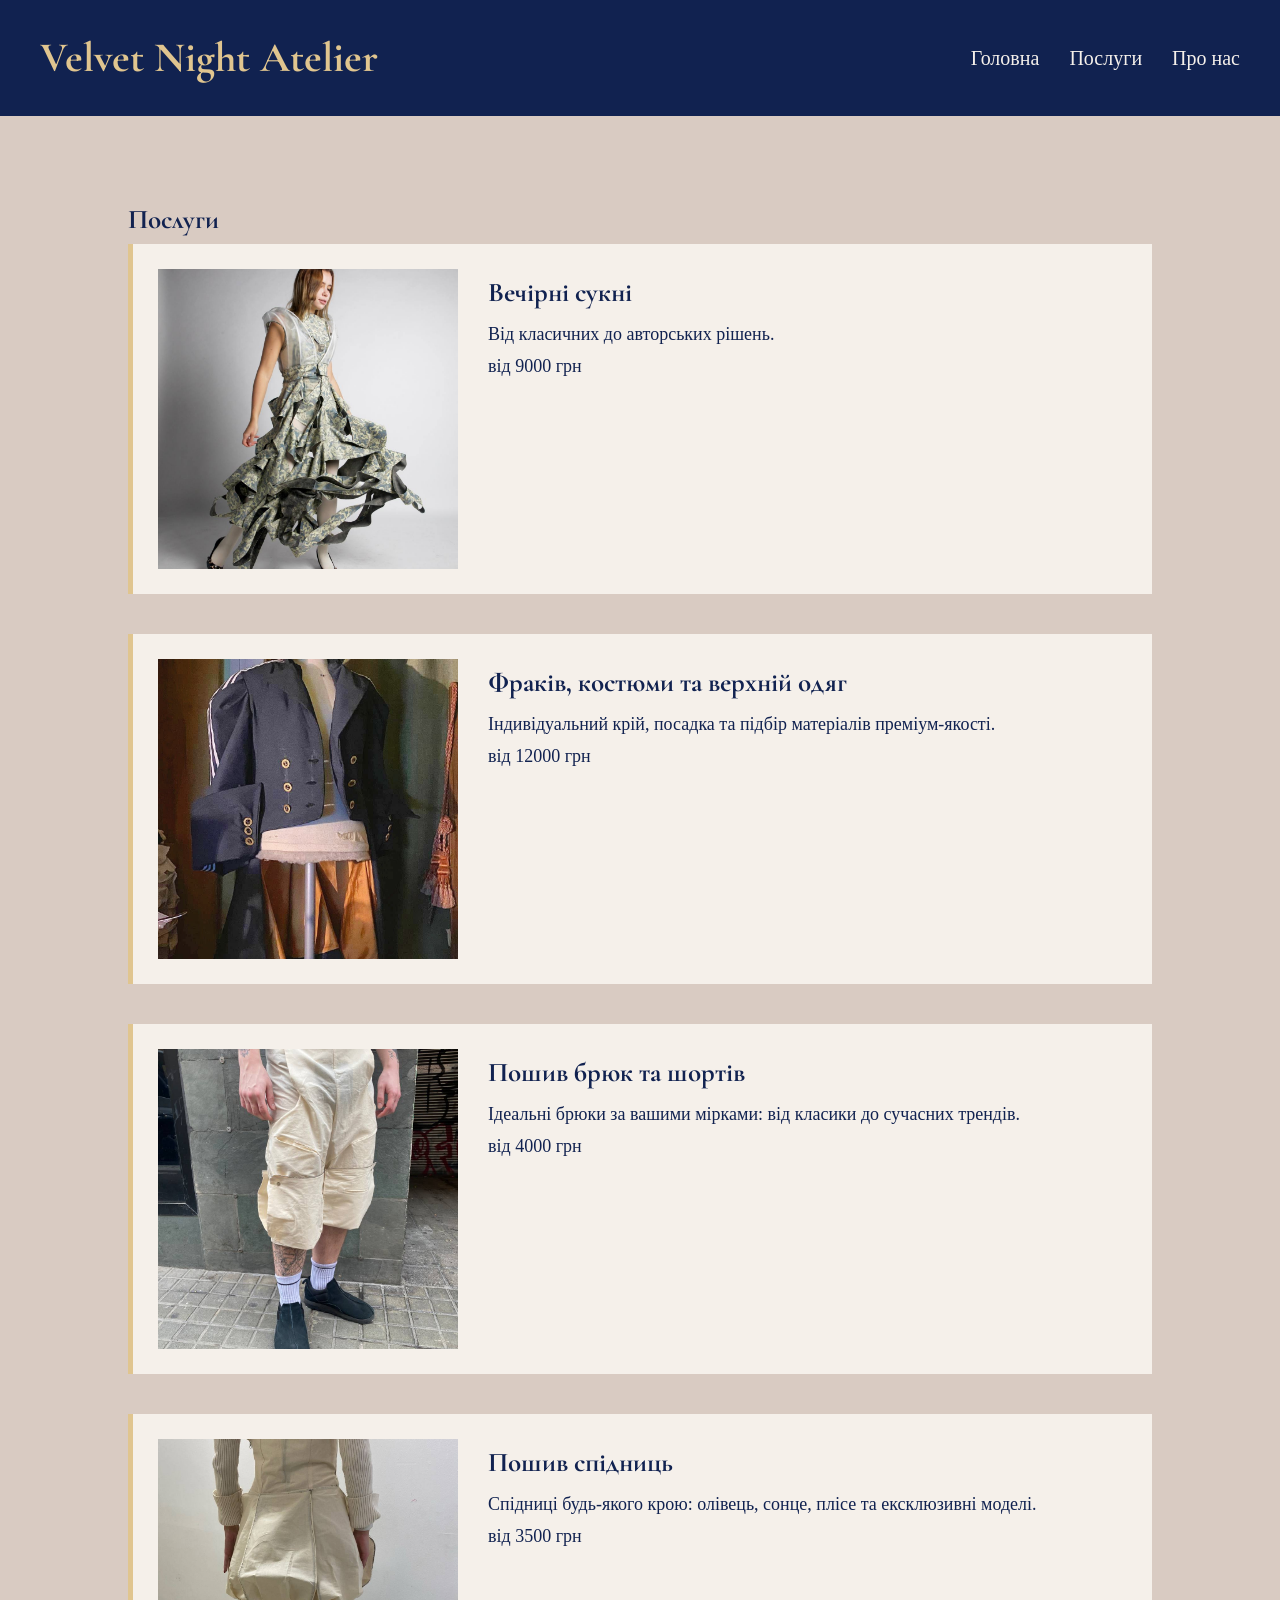
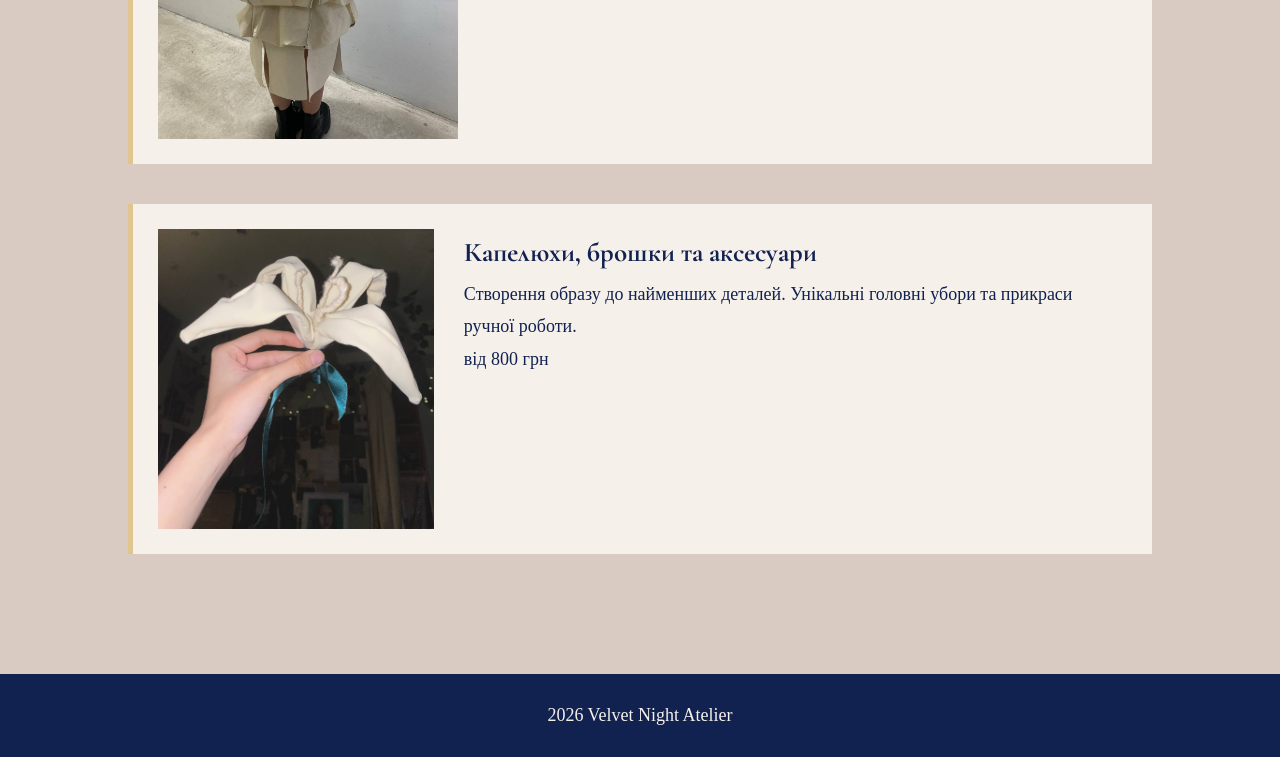
==== services.html @ 311446b4 "Add files via upload" ====
<!DOCTYPE html>
<html lang="uk">
<head>
    <meta charset="UTF-8">
    <meta name="viewport" content="width=device-width, initial-scale=1.0">
    <title>Послуги</title>
    <link rel="preconnect" href="https://fonts.googleapis.com">
    <link rel="preconnect" href="https://fonts.gstatic.com" crossorigin>
    <link href="https://fonts.googleapis.com/css2?family=Cormorant+Garamond:wght@300;400;600;700&family=Lora:wght@400;500&display=swap" rel="stylesheet">
    <link rel="stylesheet" href="style.css">
</head>
<body>

<header>
    <div class="logo">Velvet Night Atelier</div>
    <nav>
        <ul>
            <li><a href="index.html">Головна</a></li>
            <li><a href="services.html">Послуги</a></li>
            <li><a href="about.html">Про нас</a></li>
        </ul>
    </nav>
</header>

<section class="services-page">
    <h1>Послуги</h1>

    <div class="service-card">
        <img src="images/7.jpg" alt="Вечірні сукні">
        <div class="service-content">
            <h2>Вечірні сукні</h2>
            <p>Від класичних до авторських рішень.</p>
            <p class="price">від 9000 грн</p>
        </div>
    </div>

    <div class="service-card">
        <img src="images/1.jpg" alt="Пошив фраків, костюмів та верхнього одягу">
        <div class="service-content">
            <h2>Фраків, костюми та верхній одяг</h2>
            <p>Індивідуальний крій, посадка та підбір матеріалів преміум-якості.</p>
            <p class="price">від 12000 грн</p>
        </div>
    </div>

    <div class="service-card">
        <img src="images/3.jpg" alt="Пошив брюк">
        <div class="service-content">
            <h2>Пошив брюк та шортів</h2>
            <p>Ідеальні брюки за вашими мірками: від класики до сучасних трендів.</p>
            <p class="price">від 4000 грн</p>
        </div>
    </div>

    <div class="service-card">
        <img src="images/2.jpg" alt="Пошив спідниць">
        <div class="service-content">
            <h2>Пошив спідниць</h2>
            <p>Спідниці будь-якого крою: олівець, сонце, плісе та ексклюзивні моделі.</p>
            <p class="price">від 3500 грн</p>
        </div>
    </div>

    <div class="service-card">
        <img src="images/4.jpg" alt="Капелюхи та аксесуари">
        <div class="service-content">
            <h2>Капелюхи, брошки та аксесуари</h2>
            <p>Створення образу до найменших деталей. Унікальні головні убори та прикраси ручної роботи.</p>
            <p class="price">від 800 грн</p>
        </div>
    </div>
</section>

<footer>
    <p>2026 Velvet Night Atelier</p>
</footer>

<script src="script.js"></script>
</body>
</html>
---- style.css ----
* {
    margin: 0;
    padding: 0;
    box-sizing: border-box;
}

body {
    background: #D9CBC2;
    color: #112250;
    font-family: 'Georgia', serif;
    font-size: 18px;
    line-height: 1.8;
}

header {
    background: #112250;
    padding: 20px 40px;
    display: flex;
    justify-content: space-between;
    align-items: center;
}

.logo {
    font-family: 'Cormorant Garamond', serif;
    font-size: 42px;
    color: #E0C58F;
    font-weight: 700; 
}

nav ul {
    display: flex;
    gap: 30px;
    list-style: none;
}

nav a {
    text-decoration: none;
    color: #F5F0EA;
    font-size: 20px;
    transition: 0.3s;      
    display: inline-block;  
}

nav a:hover {
    color: #E0C58F;
}

.hero {
    position: relative;
    height: 90vh;
    overflow: hidden;
}

.hero img {
    width: 100%;
    height: 100%;
    object-fit: cover;
    filter: brightness(45%);
}

.hero-text {
    position: absolute;
    top: 50%;
    left: 50%;
    transform: translate(-50%, -50%);
    text-align: center;
    color: #F5F0EA;
}

.hero-text h1 {
    font-size: 90px;
    font-family: 'Cormorant Garamond', serif;
    color: #E0C58F;
}

.hero-text p {
    font-size: 24px;
    margin: 20px 0;
}

.button {
    display: inline-block;
    padding: 12px 25px;
    background: #E0C58F;
    color: #112250;
    text-decoration: none;
    border-radius: 5px;
    font-weight: bold;
    transition: 0.3s;
}

.button:hover {
    background: #3B507D;
    color: #F5F0EA;
}

section {
    padding: 80px 10%;
}

.intro {
    padding-top: 40px; 
}

h1, h2, h3 {
    font-family: 'Cormorant Garamond', serif;
    color: #112250;
}

.intro h2,
.gallery h2 {
    text-align: center;
    margin-bottom: 30px;
    font-size: 40px;    
    font-weight: 700;   
    letter-spacing: 1px;
}

.features {
    display: grid;
    grid-template-columns: repeat(3, 1fr); 
    gap: 15px;          
}

.features div {
    background: #112250; 
    padding: 40px 20px; 
    text-align: center;
    border: 1px solid #3B507D;
    display: flex;
    align-items: center;
    justify-content: center;
    min-height: 120px;  
}

.features div h3 {
    font-family: 'Cormorant Garamond', serif;
    font-size: 24px;      
    font-weight: 700;     
    line-height: 1.4;     
    letter-spacing: 0.5px;
    color: #E0C58F;     
}

.gallery-grid {
    display: grid;
    grid-template-columns: repeat(3, 1fr);
    gap: 12px;
}

.gallery-grid img {
    width: 100%;
    height: 500px;
    object-fit: cover;
}

.service-card {
    display: flex;
    gap: 30px;
    margin-bottom: 40px;
    background: #F5F0EA;
    padding: 25px;
    border-left: 5px solid #E0C58F;
}

.service-card img {
    width: 300px;
    height: 300px;
    object-fit: cover;
}

.no-image {
    justify-content: center;
    text-align: center;
}

.about {
    max-width: 1000px;
    margin: auto;
}

.about h2 {
    margin-top: 40px;
    margin-bottom: 15px;
}

.about ul {
    margin-left: 30px;
}

footer {
    background: #112250;
    padding: 25px;
    text-align: center;
    color: #F5F0EA;
}

.star {
    position: fixed;
    bottom: -10px;
    background-color: #112250; 
    border-radius: 50%; 
    pointer-events: none; 
    z-index: -1; 
    animation: flyUp linear forwards;
}

@keyframes flyUp {
    0% {
        transform: translateY(0) translateX(0);
        opacity: 0;
    }
    10% {
        opacity: 0.5; 
    }
    90% {
        opacity: 0.5;
    }
    100% {
        
        transform: translateY(-105vh) translateX(50px);
        opacity: 0; 
    }
}
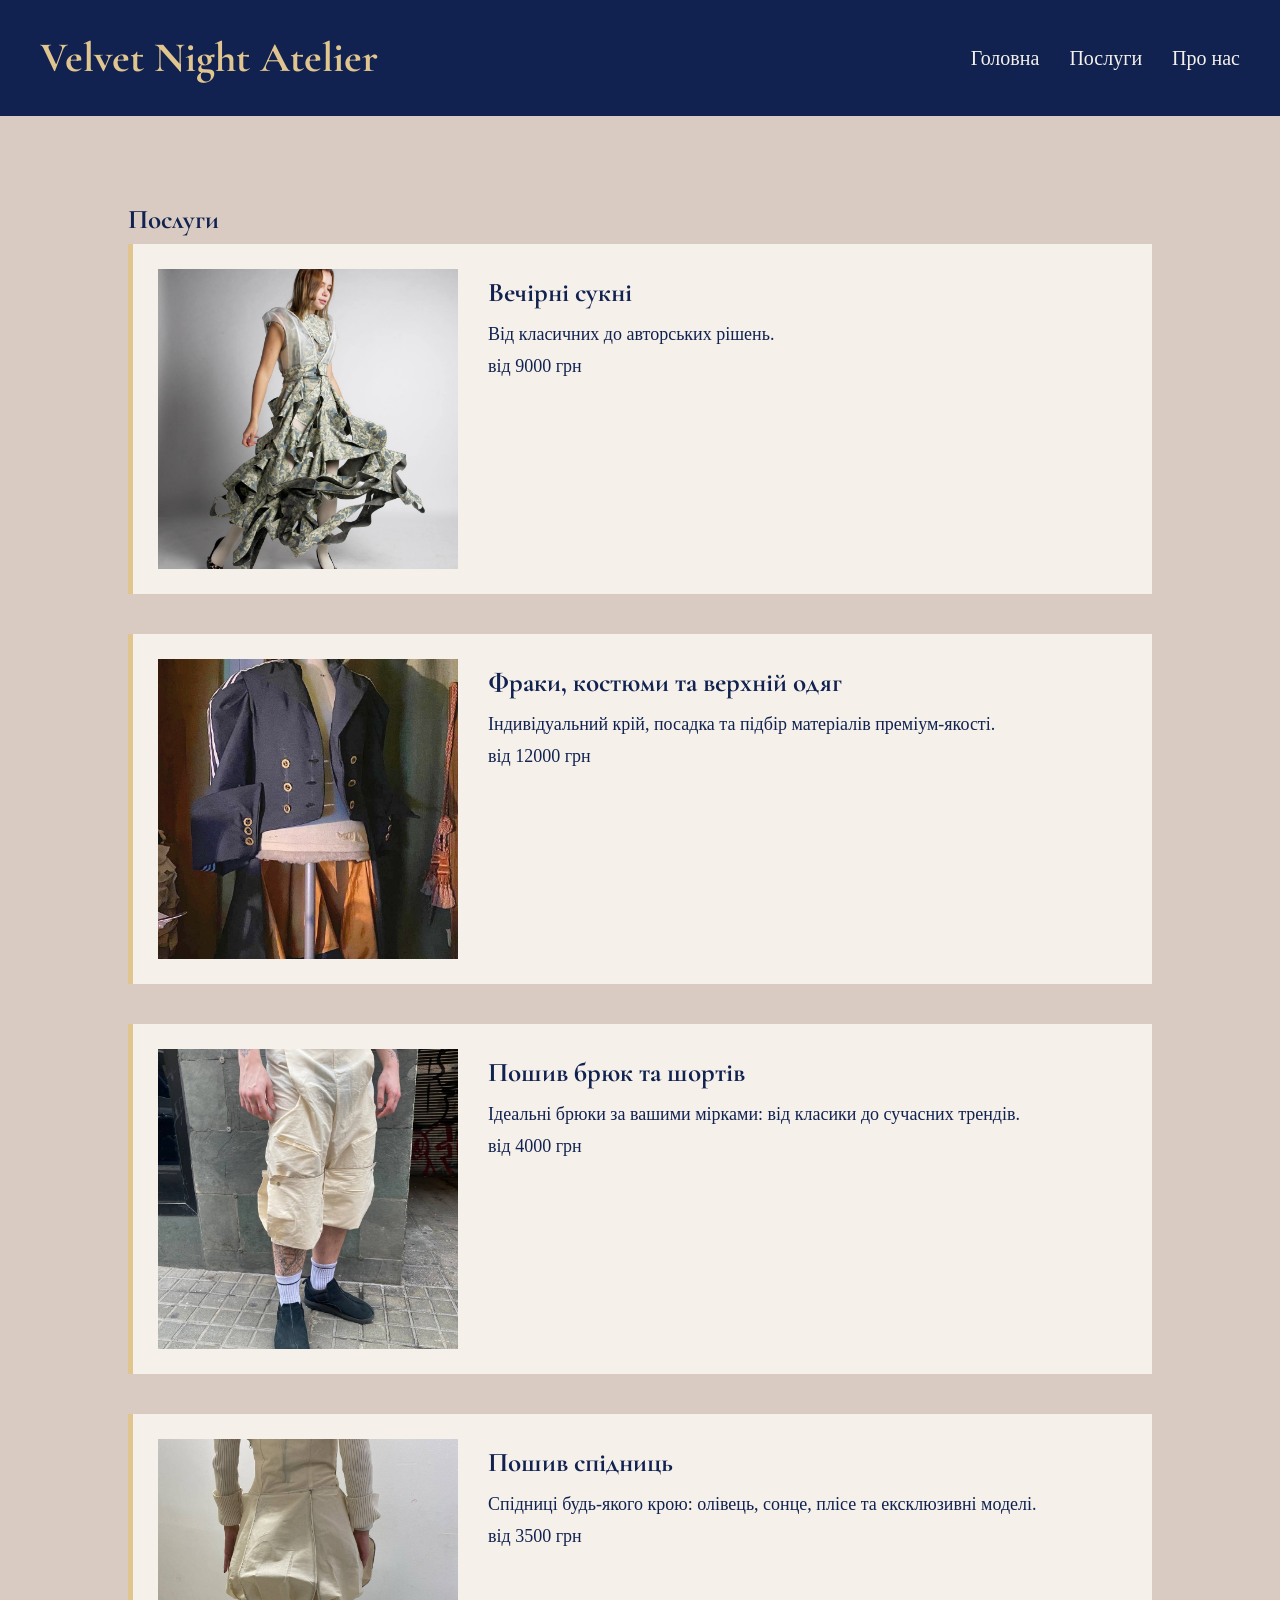
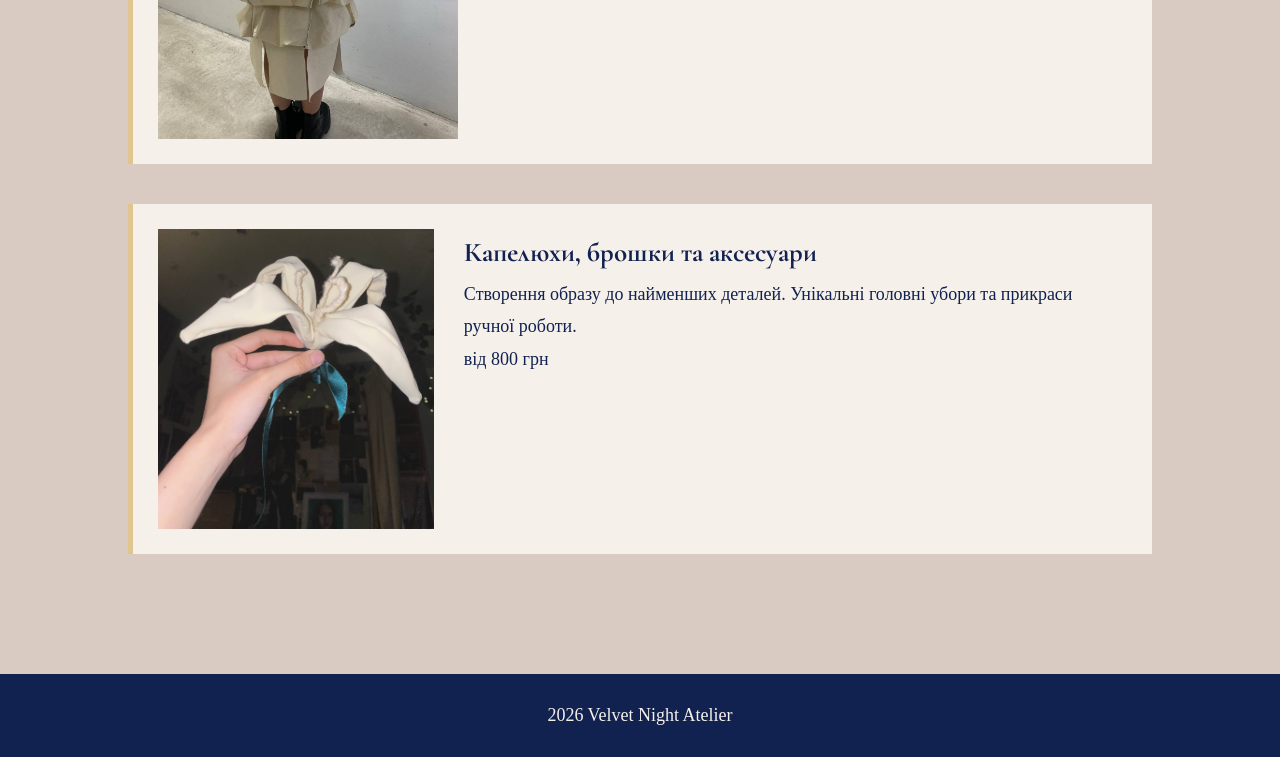
==== commit 03ea9832: "Update services.html" ====
--- a/services.html
+++ b/services.html
@@ -37,7 +37,7 @@
     <div class="service-card">
         <img src="images/1.jpg" alt="Пошив фраків, костюмів та верхнього одягу">
         <div class="service-content">
-            <h2>Фраків, костюми та верхній одяг</h2>
+            <h2>Фраки, костюми та верхній одяг</h2>
             <p>Індивідуальний крій, посадка та підбір матеріалів преміум-якості.</p>
             <p class="price">від 12000 грн</p>
         </div>
@@ -77,4 +77,4 @@
 
 <script src="script.js"></script>
 </body>
-</html>+</html>
